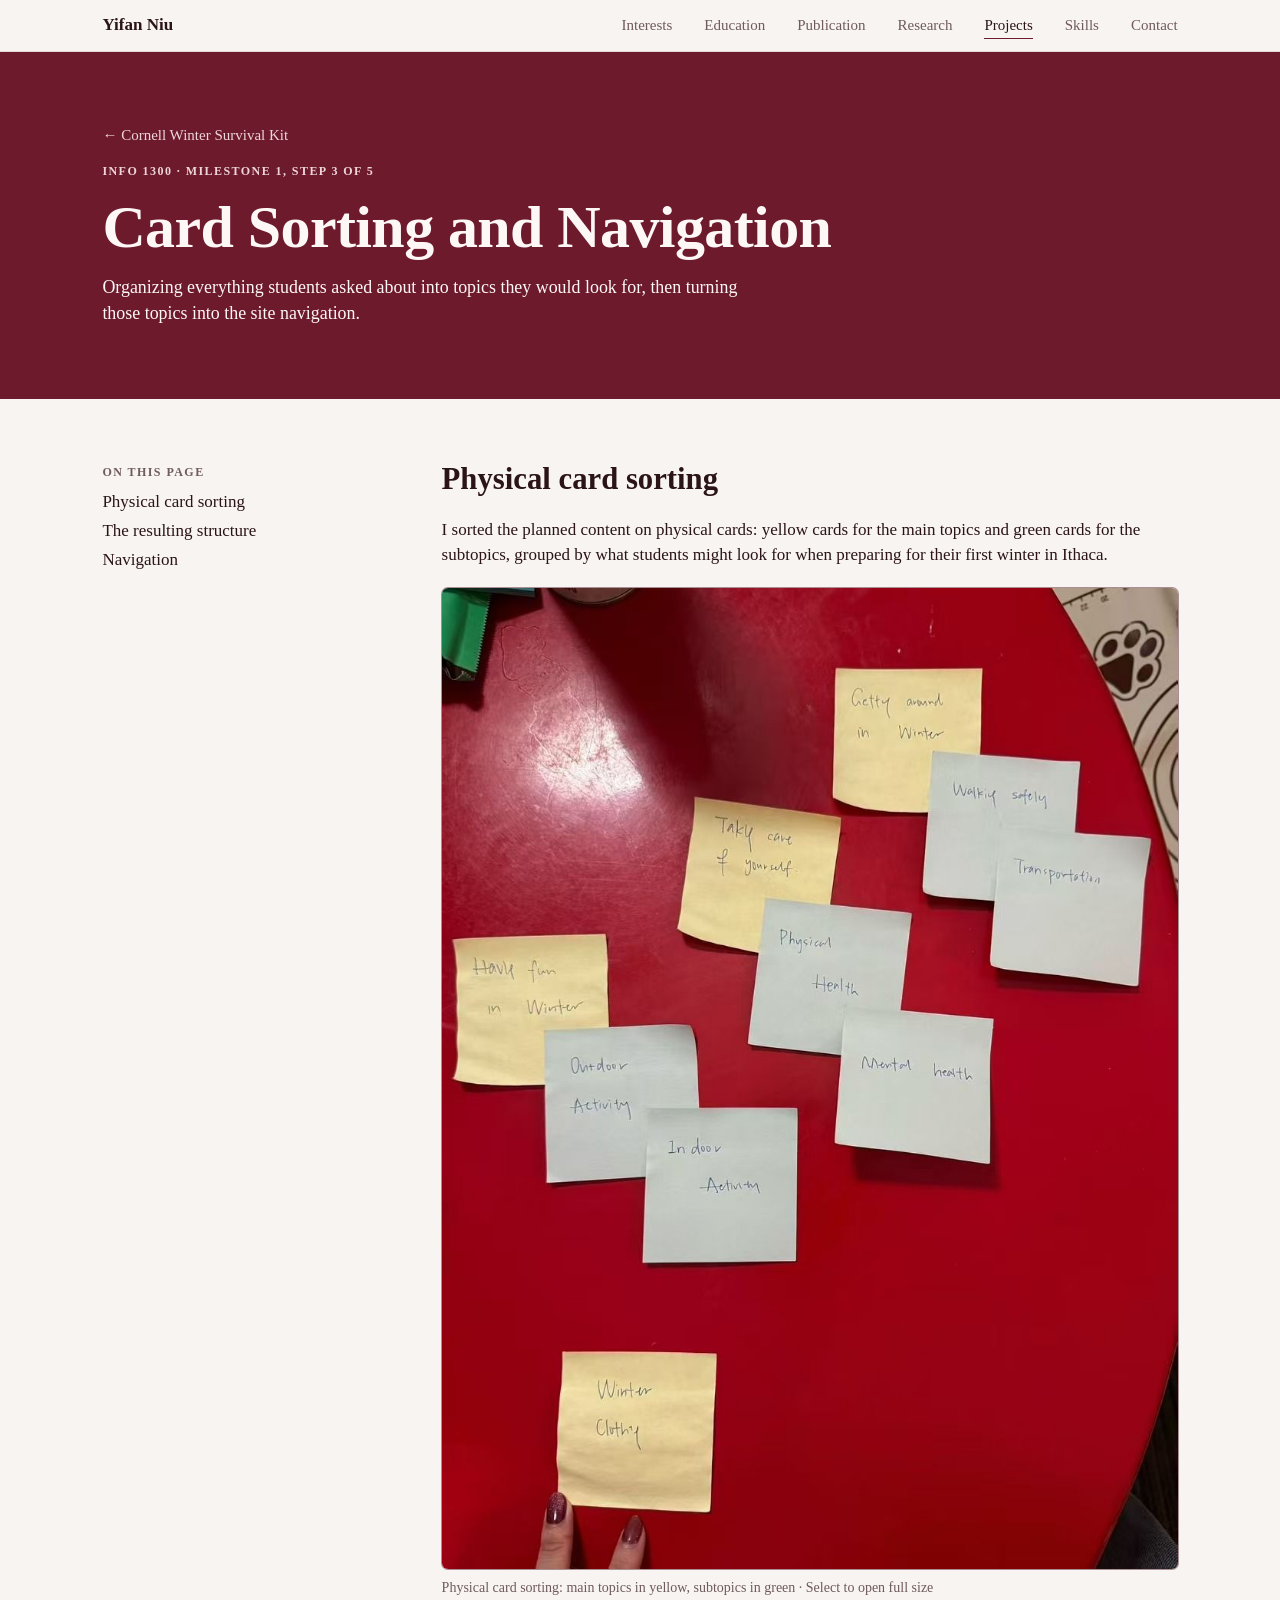
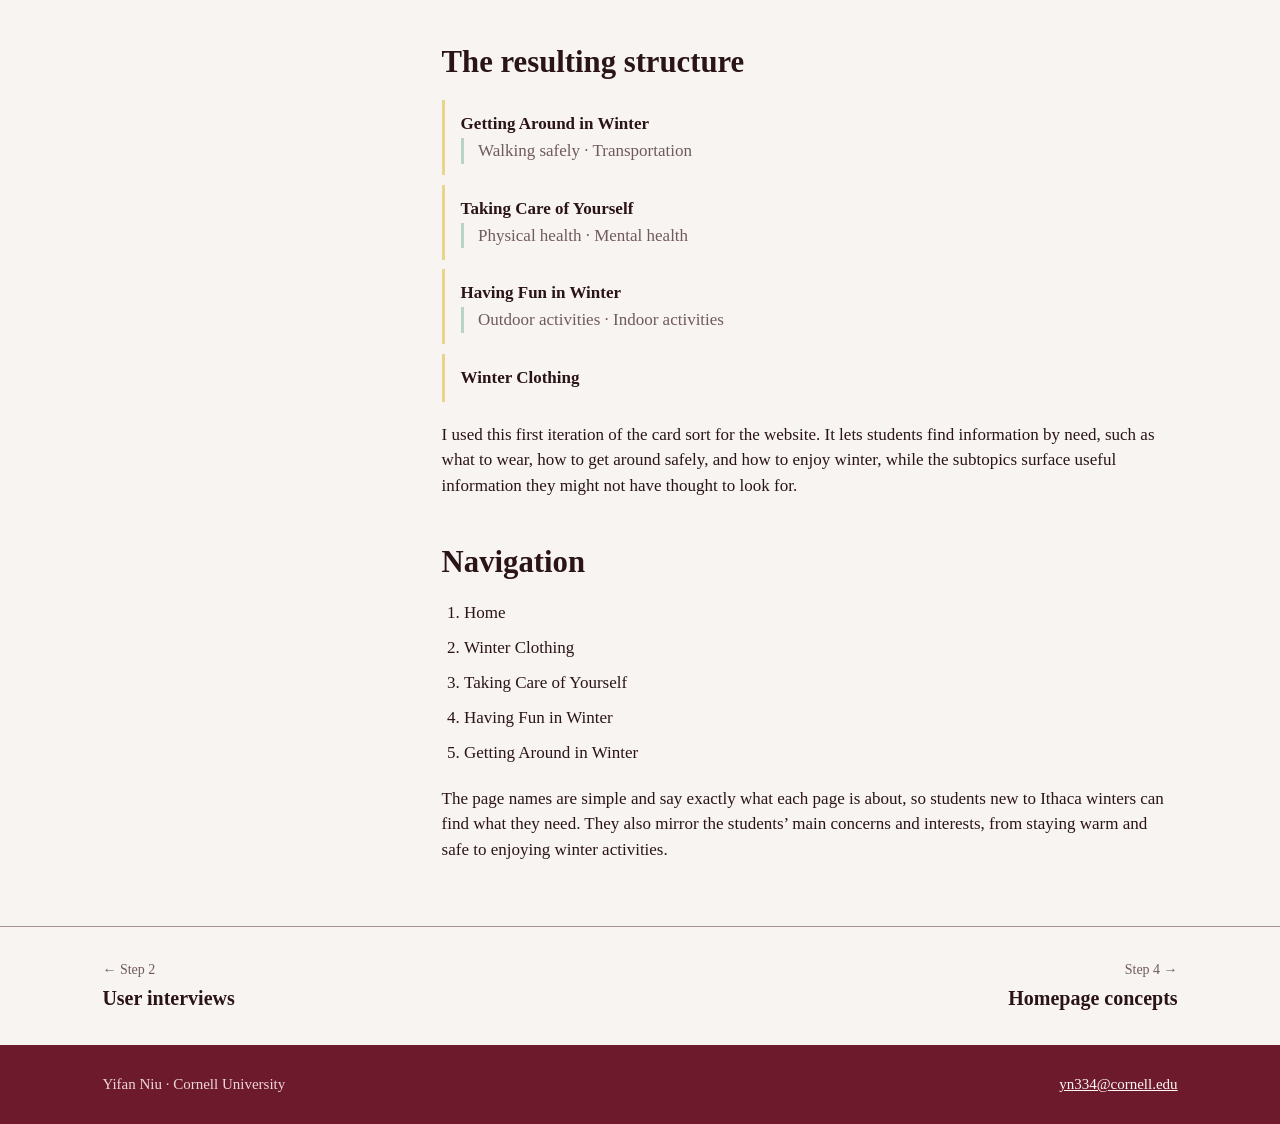
==== info-1300-card-sorting.html @ 6520c837 "Add files via upload" ====
<!doctype html>
<html lang="en">
<head>
<meta charset="utf-8">
<meta name="viewport" content="width=device-width, initial-scale=1, viewport-fit=cover">
<title>Card Sorting and Navigation | Cornell Winter Survival Kit</title>
<meta name="description" content="Organizing everything students asked about into topics they would look for, then turning those topics into the site navigation.">
<link rel="icon" href="data:image/svg+xml,%3Csvg xmlns='http://www.w3.org/2000/svg' viewBox='0 0 32 32'%3E%3Crect width='32' height='32' fill='%236d1a2d'/%3E%3Crect x='9' y='9' width='14' height='14' fill='none' stroke='%23fdf7f5' stroke-width='2'/%3E%3C/svg%3E">
<link rel="stylesheet" href="projects.css">
</head>
<body>
<nav class="site-nav" aria-label="Site">
  <div class="wrap">
    <a class="nav-name" href="index.html">Yifan Niu</a>
    <div class="nav-links">
      <a href="index.html#interests">Interests</a>
      <a href="index.html#education">Education</a>
      <a href="index.html#publication">Publication</a>
      <a href="index.html#research">Research</a>
      <a href="index.html#projects" aria-current="page">Projects</a>
      <a href="index.html#skills">Skills</a>
      <a href="index.html#contact">Contact</a>
    </div>
  </div>
</nav>
<header class="page-head">
  <div class="wrap">
    <a class="back" href="info-1300-web-design.html">← Cornell Winter Survival Kit</a>
    <p class="label">INFO 1300 · Milestone 1, step 3 of 5</p>
    <h1>Card Sorting and Navigation</h1>
    <p class="lead">Organizing everything students asked about into topics they would look for, then turning those topics into the site navigation.</p>
  </div>
</header>
<main class="band">
  <div class="wrap detail">
    <nav class="toc" aria-label="On this page"><p class="toc-title">On this page</p><ol><li><a href="#card-sorting">Physical card sorting</a></li><li><a href="#structure">The resulting structure</a></li><li><a href="#navigation">Navigation</a></li></ol></nav>
    <div class="detail-body interview">
      <section id="card-sorting" class="block"><h2>Physical card sorting</h2><p>I sorted the planned content on physical cards: yellow cards for the main topics and green cards for the subtopics, grouped by what students might look for when preparing for their first winter in Ithaca.</p><figure class="fig-large"><a href="images/info1300/card-sorting.jpg" target="_blank" rel="noopener"><img src="images/info1300/card-sorting.jpg" alt="Sketch: Physical card sorting: main topics in yellow, subtopics in green" width="960" height="1280" loading="lazy"></a><figcaption>Physical card sorting: main topics in yellow, subtopics in green · Select to open full size</figcaption></figure></section><section id="structure" class="block"><h2>The resulting structure</h2><ul class="tree"><li><b>Getting Around in Winter</b><span>Walking safely · Transportation</span></li><li><b>Taking Care of Yourself</b><span>Physical health · Mental health</span></li><li><b>Having Fun in Winter</b><span>Outdoor activities · Indoor activities</span></li><li><b>Winter Clothing</b></li></ul><p>I used this first iteration of the card sort for the website. It lets students find information by need, such as what to wear, how to get around safely, and how to enjoy winter, while the subtopics surface useful information they might not have thought to look for.</p></section><section id="navigation" class="block"><h2>Navigation</h2><ol class="pages"><li>Home</li><li>Winter Clothing</li><li>Taking Care of Yourself</li><li>Having Fun in Winter</li><li>Getting Around in Winter</li></ol><p>The page names are simple and say exactly what each page is about, so students new to Ithaca winters can find what they need. They also mirror the students’ main concerns and interests, from staying warm and safe to enjoying winter activities.</p></section>
    </div>
  </div>
</main>
<nav class="next" aria-label="Design process steps">
  <div class="wrap">
    <a href="info-1300-interviews.html"><span>← Step 2</span><b>User interviews</b></a>
    <a class="right" href="info-1300-homepage-concepts.html"><span>Step 4 →</span><b>Homepage concepts</b></a>
  </div>
</nav>
<footer class="foot">
  <div class="wrap">
    <span>Yifan Niu · Cornell University</span>
    <a href="mailto:yn334@cornell.edu">yn334@cornell.edu</a>
  </div>
</footer>
</body>
</html>
---- projects.css ----
/* Shared styles for the Projects pages. Same palette and type as the home page:
   a burgundy band for each page's heading, ivory paper below, Times throughout. */
:root {
  --paper: #f8f4f1; --ink: #2a1418; --muted: #6f5a5e; --rule: #e3d8d6; --rule-strong: #a98f93;
  --accent: #6d1a2d; --flood: #6d1a2d; --on-flood: #fdf7f5; --on-flood-soft: #eed6d8;
  --blush: #f3cfca; --past-bg: #eee3e1;
  --font: "Times New Roman", Times, serif;
  --gutter-l: max(16px, 8vw, env(safe-area-inset-left, 0px));
  --gutter-r: max(16px, 8vw, env(safe-area-inset-right, 0px));
  --meta-col: clamp(13rem, 17vw, 17rem);
}
@media (prefers-color-scheme: dark) {
  :root:not([data-theme="light"]) {
    --paper: #1a0d10; --ink: #f3e7e6; --muted: #c2a9ac; --rule: #3b2328; --rule-strong: #6b4a50;
    --accent: #e3a0ab; --flood: #5a1424; --past-bg: #2b171c; color-scheme: dark;
  }
}
:root[data-theme="dark"] {
  --paper: #1a0d10; --ink: #f3e7e6; --muted: #c2a9ac; --rule: #3b2328; --rule-strong: #6b4a50;
  --accent: #e3a0ab; --flood: #5a1424; --past-bg: #2b171c; color-scheme: dark;
}

* { box-sizing: border-box; }
html { scroll-behavior: smooth; }
body {
  margin: 0; background: var(--paper); color: var(--ink);
  font-family: var(--font); font-size: 1.0625rem; line-height: 1.5;
}
body::before {
  content: ""; position: fixed; inset: 0 0 auto;
  height: env(safe-area-inset-top, 0px); z-index: 10; background: var(--paper);
}
a { color: inherit; }
:focus-visible { outline: 2px solid var(--accent); outline-offset: 3px; }
h1, h2, h3, p, ul, dl, dd { margin: 0; }
ul { padding: 0; list-style: none; }
h1, h2, h3 { font-weight: 700; text-wrap: balance; }
.wrap {
  box-sizing: content-box; max-width: 70rem; margin-inline: auto;
  padding-left: var(--gutter-l); padding-right: var(--gutter-r);
}
.label { font-size: .75rem; font-weight: 700; letter-spacing: .12em; text-transform: uppercase; }

/* Navigation */
.site-nav {
  position: sticky; top: env(safe-area-inset-top, 0px); z-index: 5;
  background: var(--paper); border-bottom: 1px solid var(--rule);
}
.site-nav .wrap { display: flex; justify-content: space-between; align-items: baseline; gap: 1.5rem; padding-block: .7rem; }
.nav-name { font-weight: 700; font-size: 1.0625rem; text-decoration: none; white-space: nowrap; }
.nav-links { display: flex; gap: clamp(.75rem, 2.5vw, 2rem); font-size: .9375rem; }
.nav-links a { text-decoration: none; color: var(--muted); white-space: nowrap; padding-block: .15rem; border-bottom: 1px solid transparent; }
.nav-links a:hover, .nav-links a[aria-current="page"] { color: var(--ink); border-bottom-color: var(--accent); }

/* Page heading band */
.page-head { background: var(--flood); color: var(--on-flood); }
.page-head .wrap { display: grid; gap: 1rem; padding-block: clamp(2.5rem, 6vw, 4.5rem); }
.page-head .label, .back { color: var(--on-flood-soft); }
.back { font-size: .9375rem; text-decoration: none; justify-self: start; }
.back:hover { color: var(--on-flood); text-decoration: underline; }
.page-head h1 { font-size: clamp(2.25rem, 5vw, 3.75rem); line-height: 1.05; letter-spacing: -.01em; }
.page-head .lead { font-size: clamp(1.0625rem, 1.4vw, 1.25rem); line-height: 1.45; max-width: 40rem; }

.chips { display: flex; flex-wrap: wrap; gap: .4rem; }
.chips li { font-size: .8125rem; font-weight: 700; padding: .12rem .65rem; border-radius: 999px; border: 1px solid currentColor; line-height: 1.5; }
.page-head .chips li { color: var(--on-flood-soft); }
.buttons { display: flex; flex-wrap: wrap; gap: .6rem; margin-top: .25rem; }
.button {
  display: inline-block; font-weight: 700; font-size: .9375rem; text-decoration: none;
  color: #6d1a2d; background: var(--blush); border-radius: 999px; padding: .5rem 1.1rem;
}
.button:hover { background: var(--on-flood); }
.button.ghost { background: none; color: var(--on-flood); box-shadow: inset 0 0 0 1.5px var(--on-flood-soft); }
.button.ghost:hover { background: var(--on-flood); color: #6d1a2d; }
.page-head :focus-visible { outline-color: var(--on-flood); }

/* Projects index */
.band { padding-block: clamp(2.5rem, 5vw, 4rem); }
.proj-list { display: grid; }
.proj {
  display: grid; grid-template-columns: 4.5rem minmax(0, 1fr) auto; align-items: center; gap: 1rem 2rem;
  padding-block: clamp(1.5rem, 3vw, 2.25rem); border-top: 1px solid var(--rule); text-decoration: none;
}
.proj:last-child { border-bottom: 1px solid var(--rule); }
.glyph { width: 4.5rem; height: 4.5rem; padding: .7rem; border-radius: 12px; background: var(--flood); color: var(--on-flood); }
.glyph * { fill: none; stroke: currentColor; stroke-width: 1.5; }
.glyph .solid { fill: currentColor; stroke: none; }
.proj-text { display: grid; gap: .4rem; min-width: 0; }
.proj-context { color: var(--muted); font-size: .9375rem; }
.proj h2 { font-size: clamp(1.375rem, 2.4vw, 1.875rem); line-height: 1.12; }
.proj-summary { max-width: 44rem; }
.proj .chips { margin-top: .3rem; color: var(--muted); }
.arrow { font-size: 1.5rem; color: var(--accent); transition: transform .2s; }
.proj:hover h2 { color: var(--accent); }
.proj:hover .arrow { transform: translateX(6px); }

/* Project detail */
.detail { display: grid; grid-template-columns: var(--meta-col) minmax(0, 46rem); justify-content: space-between; gap: 2rem 2.5rem; }
.facts { display: grid; gap: 1.1rem; align-content: start; }
.facts dt { font-size: .75rem; font-weight: 700; letter-spacing: .12em; text-transform: uppercase; color: var(--muted); }
.facts dd { margin-top: .2rem; }
.detail-body { display: grid; gap: 1.25rem; min-width: 0; }
.detail-body h2 { font-size: clamp(1.5rem, 2.4vw, 2rem); line-height: 1.1; }
.about { color: var(--muted); max-width: 44rem; }
.points { display: grid; gap: .75rem; }
.points li { padding-left: 1.125rem; position: relative; }
.points li::before { content: ""; position: absolute; left: 0; top: .72em; width: .55rem; height: 1px; background: var(--accent); }
.note { color: var(--muted); font-size: .9375rem; }

.next { border-top: 1px solid var(--rule-strong); }
.next .wrap { display: flex; flex-wrap: wrap; justify-content: space-between; gap: 1rem 2rem; padding-block: 2rem; }
.next a { text-decoration: none; display: grid; gap: .2rem; }
.next a span { color: var(--muted); font-size: .875rem; }
.next a b { font-size: 1.25rem; }
.next a:hover b { color: var(--accent); }
.next a.right { text-align: right; justify-items: end; }

/* Footer */
.foot { background: var(--flood); color: var(--on-flood-soft); }
.foot .wrap { display: flex; flex-wrap: wrap; justify-content: space-between; gap: .5rem 2rem; padding-block: 1.75rem; font-size: .9375rem; }
.foot a { color: var(--on-flood); }

@media (max-width: 820px) {
  .nav-name { display: none; }
  .site-nav .wrap { justify-content: flex-start; }
  .nav-links { font-size: .875rem; gap: .2rem .7rem; flex-wrap: wrap; }
}
@media (max-width: 900px) {
  .detail { grid-template-columns: minmax(0, 1fr); }
  .facts { grid-template-columns: repeat(auto-fit, minmax(10rem, 1fr)); }
}
@media (max-width: 600px) {
  :root { --gutter-l: max(16px, 4vw, env(safe-area-inset-left, 0px)); --gutter-r: max(16px, 4vw, env(safe-area-inset-right, 0px)); }
  .proj { grid-template-columns: 3.5rem minmax(0, 1fr); align-items: start; }
  .glyph { width: 3.5rem; height: 3.5rem; padding: .5rem; }
  .arrow { display: none; }

}
@media (prefers-reduced-motion: reduce) {
  html { scroll-behavior: auto; }
  .arrow { transition: none; }
}

/* Design process: a numbered sequence, since the order is the point */
.process-title { margin-top: 1.5rem; }
.challenge { font-size: 1.125rem; line-height: 1.45; padding-left: 1rem; border-left: 2px solid var(--accent); max-width: 44rem; }
.process { list-style: none; padding: 0; margin: 0; display: grid; counter-reset: step; }
.process > li {
  counter-increment: step; position: relative; display: grid; gap: .3rem;
  padding: 0 0 1.5rem 3rem;
}
.process > li::before {
  content: counter(step); position: absolute; left: 0; top: 0;
  width: 1.9rem; height: 1.9rem; border-radius: 50%; display: grid; place-items: center;
  background: var(--flood); color: var(--on-flood); font-weight: 700; font-size: .9375rem;
}
.process > li:not(:last-child)::after {
  content: ""; position: absolute; left: .95rem; top: 2.2rem; bottom: .3rem; width: 1px; margin-left: -.5px; background: var(--rule-strong);
}
.process > li > b { font-size: 1.125rem; line-height: 1.9rem; }
.process > li > p { color: var(--ink); max-width: 44rem; }

/* Process extras: goal lists and sketch galleries */
.goals { display: grid; gap: .35rem; margin-top: .4rem; max-width: 44rem; }
.goals li { padding-left: 1.125rem; position: relative; }
.goals li::before { content: ""; position: absolute; left: .1rem; top: .62em; width: 5px; height: 5px; border-radius: 50%; background: var(--accent); }
.figs { display: grid; grid-template-columns: repeat(auto-fill, minmax(13rem, 1fr)); gap: 1rem; margin-top: .75rem; }
.figs.one { grid-template-columns: minmax(0, 22rem); }
.figs figure { margin: 0; display: grid; gap: .4rem; align-content: start; }
.figs a { display: block; border-radius: 6px; overflow: hidden; box-shadow: 0 0 0 1px var(--rule-strong); }
.figs img { display: block; width: 100%; height: auto; transition: transform .25s; }
.figs a:hover img { transform: scale(1.02); }
.figs figcaption { font-size: .875rem; line-height: 1.35; color: var(--muted); }
@media (prefers-reduced-motion: reduce) { .figs img { transition: none; } }

.more-link { justify-self: start; margin-top: .5rem; font-weight: 700; color: var(--accent); text-decoration: none; border-bottom: 1px solid currentColor; }
.more-link:hover { border-bottom-width: 2px; }

/* Interview notes page */
.toc { position: sticky; top: 4.5rem; align-self: start; display: grid; gap: .6rem; }
.toc-title { font-size: .75rem; font-weight: 700; letter-spacing: .12em; text-transform: uppercase; color: var(--muted); }
.toc ol { list-style: none; padding: 0; margin: 0; display: grid; gap: .5rem; }
.toc a { text-decoration: none; display: grid; line-height: 1.25; }
.toc a span { font-size: .875rem; color: var(--muted); }
.toc a:hover { color: var(--accent); }
.interview { gap: 3rem; }
.block { display: grid; gap: 1.25rem; scroll-margin-top: 4.5rem; }
.block > .label { color: var(--muted); margin-bottom: -.9rem; }
.questions { margin: 0; padding-left: 1.5rem; display: grid; gap: .5rem; max-width: 44rem; }
.qa { display: grid; gap: .5rem; padding-top: 1.1rem; border-top: 1px solid var(--rule); }
.q { display: flex; gap: .75rem; font-weight: 700; max-width: 44rem; }
.q span {
  flex: none; width: 1.6rem; height: 1.6rem; border-radius: 50%; display: grid; place-items: center;
  background: var(--flood); color: var(--on-flood); font-size: .8125rem; margin-top: .05rem;
}
.a { padding-left: 2.35rem; display: grid; gap: .6rem; max-width: 46.35rem; }
.notes { display: grid; gap: .35rem; }
.notes li { padding-left: 1.125rem; position: relative; }
.notes li::before { content: ""; position: absolute; left: 0; top: .72em; width: .55rem; height: 1px; background: var(--accent); }
.intro { color: var(--muted); max-width: 44rem; }
.goal-list { list-style: none; padding: 0; margin: 0; display: grid; grid-template-columns: repeat(auto-fit, minmax(16rem, 1fr)); gap: 1rem; }
.goal-list li { border-top: 2px solid var(--accent); padding-top: .75rem; display: grid; gap: .3rem; counter-increment: goal; }
.goal-list b::before { content: counter(goal) ". "; color: var(--accent); }
.goal-list { counter-reset: goal; }
@media (max-width: 900px) {
  .toc { position: static; }
  .toc ol { grid-template-columns: repeat(auto-fit, minmax(9rem, 1fr)); }
}
@media (max-width: 600px) { .a { padding-left: 0; } }

/* Process steps that open their own page */
.process > li.linked { padding-bottom: 1rem; }
.process > li.linked > a { display: flex; align-items: center; gap: .75rem; text-decoration: none; min-height: 1.9rem; }
.process > li.linked b { font-size: 1.1875rem; line-height: 1.3; }
.process > li.linked i { font-style: normal; color: var(--accent); transition: transform .2s; }
.process > li.linked > a:hover b { color: var(--accent); }
.process > li.linked > a:hover i { transform: translateX(5px); }

/* Step pages */
.ext { justify-self: start; font-weight: 700; color: var(--accent); text-decoration: none; border-bottom: 1px solid currentColor; }
.kv { display: grid; gap: 1rem; margin: 0; max-width: 46rem; }
.kv dt { font-size: .75rem; font-weight: 700; letter-spacing: .12em; text-transform: uppercase; color: var(--muted); }
.kv dd { margin: .2rem 0 0; }
.fig-large { margin: 0; display: grid; gap: .5rem; max-width: 46rem; }
.fig-large a { display: block; border-radius: 6px; overflow: hidden; box-shadow: 0 0 0 1px var(--rule-strong); }
.fig-large img { display: block; width: 100%; height: auto; }
.fig-large figcaption { font-size: .875rem; color: var(--muted); }
.tree, .pages { margin: 0; display: grid; gap: .6rem; max-width: 46rem; }
.tree { list-style: none; padding: 0; }
.tree li { display: grid; gap: .1rem; padding: .7rem 0 .7rem 1rem; border-left: 3px solid #e8d48a; }
.tree li span { color: var(--muted); padding-left: .9rem; border-left: 3px solid #b9d3c8; }
.pages { padding-left: 1.4rem; }
.block > p { max-width: 46rem; }
@media (prefers-reduced-motion: reduce) { .process > li.linked i { transition: none; } }

/* Course milestones */
.process > li.stage { gap: .4rem; }
.stage-meta { display: flex; flex-wrap: wrap; align-items: center; gap: .3rem .75rem; font-size: .9375rem; color: var(--muted); }
.pill-s { font-size: .75rem; font-weight: 700; padding: .05rem .6rem; border-radius: 999px; line-height: 1.6; }
.stage.done .pill-s { background: var(--past-bg); color: var(--muted); }
.stage.now .pill-s { background: var(--flood); color: var(--on-flood); }
.stage.next .pill-s { box-shadow: inset 0 0 0 1px var(--rule-strong); color: var(--muted); }
.stage.next::before { background: var(--paper) !important; color: var(--accent) !important; box-shadow: inset 0 0 0 1.5px var(--accent); }
.sublinks { list-style: none; padding: 0; margin: .35rem 0 0; display: grid; border-top: 1px solid var(--rule); max-width: 44rem; }
.sublinks a { display: flex; justify-content: space-between; align-items: baseline; gap: 1rem; padding: .6rem 0; border-bottom: 1px solid var(--rule); text-decoration: none; font-weight: 700; }
.sublinks a i { font-style: normal; color: var(--accent); transition: transform .2s; }
.sublinks a:hover { color: var(--accent); }
.sublinks a:hover i { transform: translateX(5px); }
@media (prefers-reduced-motion: reduce) { .sublinks a i { transition: none; } }

.notice {
  justify-self: start; display: inline-flex; align-items: center; gap: .55rem;
  font-weight: 700; color: var(--on-flood);
}
.notice::before { content: ""; width: .5rem; height: .5rem; border-radius: 50%; background: var(--blush); flex: none; }

/* Project covers on the overview page */
.proj.has-cover { grid-template-columns: minmax(0, 22rem) minmax(0, 1fr) auto; gap: 1rem 2.25rem; }
.cover {
  display: block; width: 100%; height: auto; aspect-ratio: 16 / 9; object-fit: cover;
  border-radius: 10px; box-shadow: 0 0 0 1px var(--rule); transition: transform .25s, box-shadow .25s;
}
.proj:hover .cover { transform: translateY(-3px); box-shadow: 0 0 0 1px var(--rule-strong), 0 10px 24px -14px rgba(42, 20, 24, .45); }
@media (max-width: 760px) {
  .proj.has-cover { grid-template-columns: minmax(0, 1fr); }
  .proj.has-cover .arrow { display: none; }
}
@media (prefers-reduced-motion: reduce) { .cover { transition: none; } }

/* Cover image at the top of each project page */
.detail-cover { margin-bottom: clamp(2rem, 4vw, 3rem); }
.detail-cover a { display: block; max-width: 60rem; border-radius: 12px; overflow: hidden; box-shadow: 0 0 0 1px var(--rule), 0 18px 40px -28px rgba(42, 20, 24, .55); }
.detail-cover img { display: block; width: 100%; height: auto; }

/* Year and status */
.status { display: inline-block; font-size: .75rem; font-weight: 700; letter-spacing: .02em; padding: .1rem .6rem; border-radius: 999px; line-height: 1.6; white-space: nowrap; vertical-align: middle; }
.proj-context .status { margin-left: .6rem; }
.status.done { background: var(--past-bg); color: var(--muted); }
.status.now { background: var(--flood); color: var(--on-flood); }
.page-head .status { justify-self: start; }
.page-head .status.done { background: none; color: var(--on-flood-soft); box-shadow: inset 0 0 0 1px var(--on-flood-soft); }
.page-head .status.now { background: var(--blush); color: #6d1a2d; }

.process-head { display: flex; flex-wrap: wrap; align-items: baseline; justify-content: space-between; gap: .5rem 1.5rem; margin-top: 1.5rem; max-width: 44rem; }
.process-head .process-title { margin-top: 0; }
.process-head .more-link { margin-top: 0; }
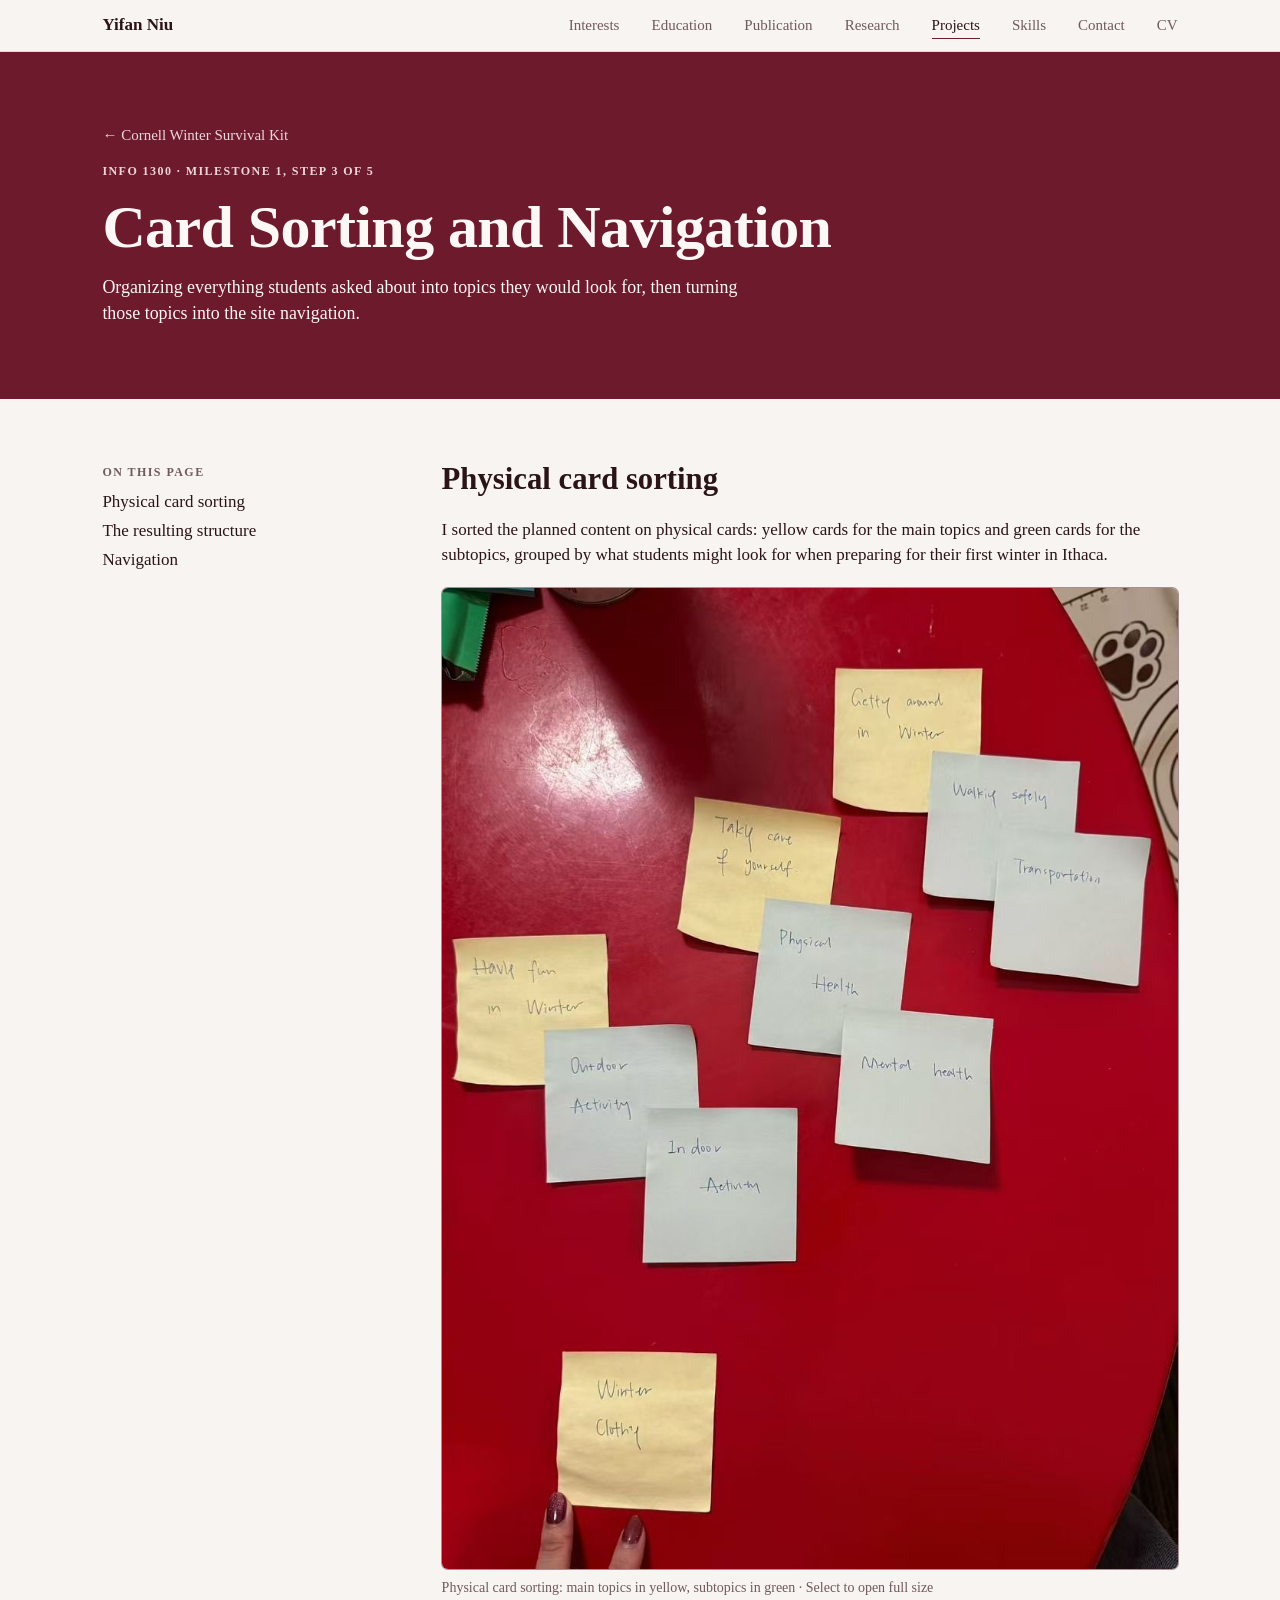
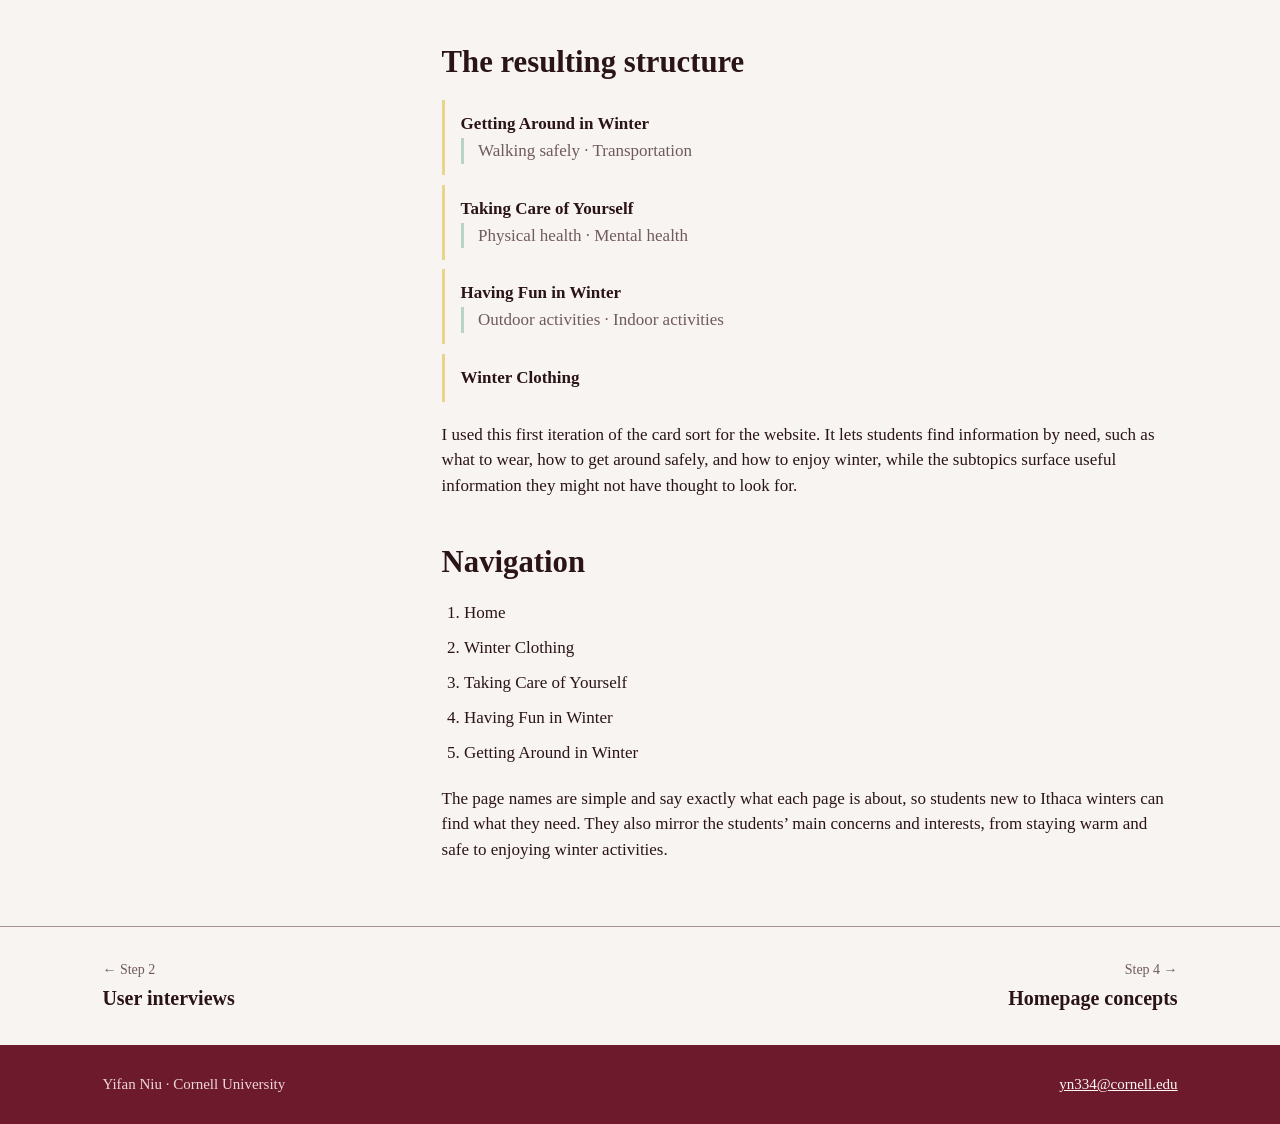
==== commit c3a10d4d: "Add files via upload" ====
--- a/info-1300-card-sorting.html
+++ b/info-1300-card-sorting.html
@@ -20,6 +20,7 @@
       <a href="index.html#projects" aria-current="page">Projects</a>
       <a href="index.html#skills">Skills</a>
       <a href="index.html#contact">Contact</a>
+      <a href="Yifan_Niu_CV.pdf" target="_blank" rel="noopener">CV</a>
     </div>
   </div>
 </nav>
